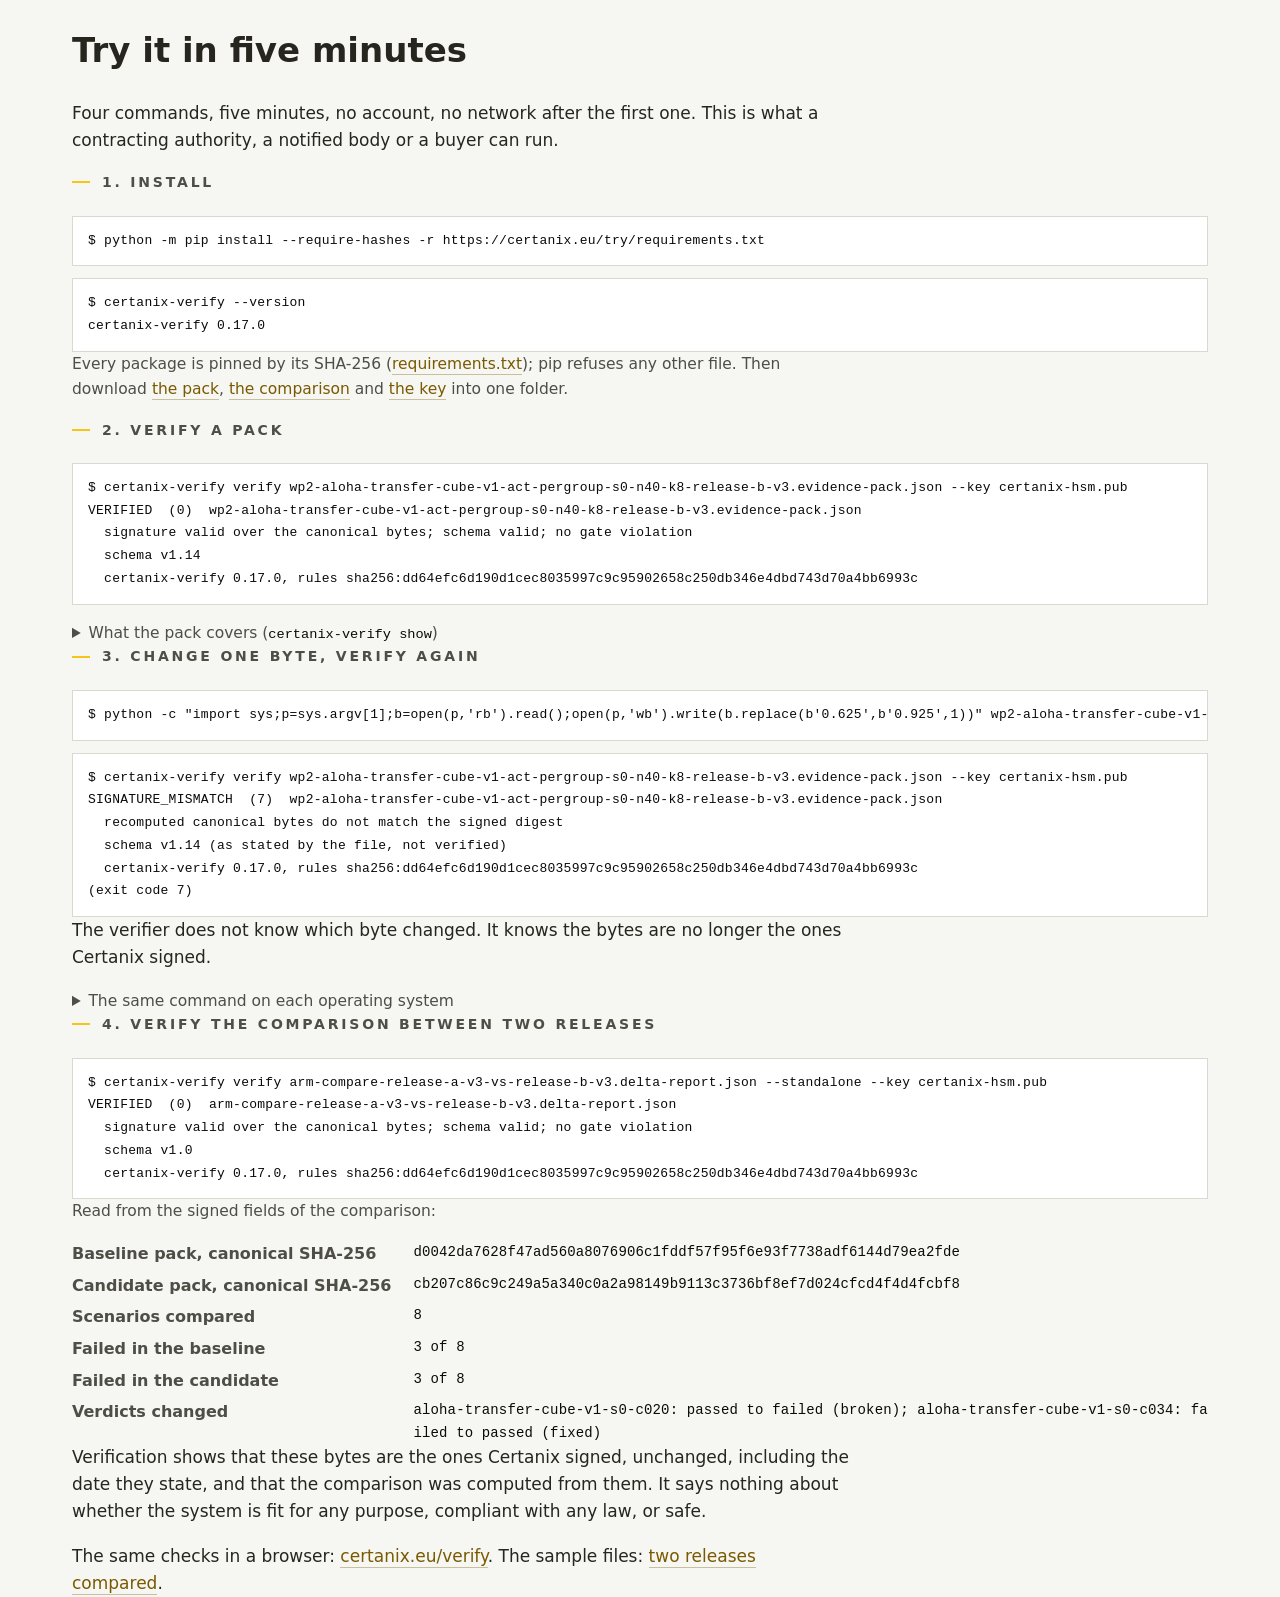
==== try/index.html @ c1a52c45 "/try: the five-minute page, four commands and the lines certanix-verify 0.17.0 printed for them; lin" ====
<!doctype html>
<html lang="en">
<head>
<meta charset="utf-8">
<meta name="viewport" content="width=device-width, initial-scale=1">
<meta http-equiv="Content-Security-Policy" content="default-src 'none'; style-src 'self'; img-src 'self'; base-uri 'none'; form-action 'none'">
<title>Try it in five minutes</title>
<link rel="stylesheet" href="../verify/verify.css">
</head>
<body>
<!-- GENERATED by certanix-beta tools/try_page.py render from tools/try-page.json: every
     line under a command is what certanix-verify 0.17.0 printed for it. Do not edit. -->
<div class="wrap">
  <h1>Try it in five minutes</h1>
  <p>Four commands, five minutes, no account, no network after the first one. This is what a contracting authority, a notified body or a buyer can run.</p>

  <h2>1. Install</h2>
<pre>$ python -m pip install --require-hashes -r https://certanix.eu/try/requirements.txt</pre>
  <pre>$ certanix-verify --version
certanix-verify 0.17.0</pre>
  <p class="small">Every package is pinned by its SHA-256 (<a href="requirements.txt">requirements.txt</a>); pip refuses any other file. Then download <a href="../verify/sample/wp2-aloha-transfer-cube-v1-act-pergroup-s0-n40-k8-release-b-v3.evidence-pack.json" download>the pack</a>, <a href="../verify/sample/arm-compare-release-a-v3-vs-release-b-v3.delta-report.json" download>the comparison</a> and <a href="../verify/keys/certanix-hsm.pub" download>the key</a> into one folder.</p>

  <h2>2. Verify a pack</h2>
  <pre>$ certanix-verify verify wp2-aloha-transfer-cube-v1-act-pergroup-s0-n40-k8-release-b-v3.evidence-pack.json --key certanix-hsm.pub
VERIFIED  (0)  wp2-aloha-transfer-cube-v1-act-pergroup-s0-n40-k8-release-b-v3.evidence-pack.json
  signature valid over the canonical bytes; schema valid; no gate violation
  schema v1.14
  certanix-verify 0.17.0, rules sha256:dd64efc6d190d1cec8035997c9c95902658c250db346e4dbd743d70a4bb6993c</pre>
  <details>
    <summary>What the pack covers (<code>certanix-verify show</code>)</summary>
    <pre>$ certanix-verify show wp2-aloha-transfer-cube-v1-act-pergroup-s0-n40-k8-release-b-v3.evidence-pack.json --key certanix-hsm.pub
VERIFIED  (0)  wp2-aloha-transfer-cube-v1-act-pergroup-s0-n40-k8-release-b-v3.evidence-pack.json
  signature valid over the canonical bytes; schema valid; no gate violation
  schema v1.14
  certanix-verify 0.17.0, rules sha256:dd64efc6d190d1cec8035997c9c95902658c250db346e4dbd743d70a4bb6993c

What this pack covers
  System tested
    Policy repository: lerobot/act_aloha_sim_transfer_cube_human
    Revision: bf09d3a9c6fd382bbcae1167297f4ec88a38f650
    Weights fingerprint: d9f89098a0ec…
    Policy class: policy-learned-deterministic
  Task and pass criterion
    Task: AlohaTransferCube-v0
    A scenario passes when: gym_aloha/env.py AlohaEnv.step: `terminated = is_success = reward == 4`. gym_aloha/tasks/sim.py TransferCubeTask.get_reward, from contact pairs: 1 = cube touches the right gripper finger; 2 = and not the table (lifted); 3 = cube touches the left gripper finger (attempted transfer); 4 = left finger and not the table (successful transfer). max_reward = 4.
  Results
    Scenarios executed: 8
    Outcome: 5 passed, 3 failed
    Pass rate: 62.5%
    Failing scenarios: aloha-transfer-cube-v1-s0-c021
                       aloha-transfer-cube-v1-s0-c027
                       aloha-transfer-cube-v1-s0-c020
  When and where it ran
    Ran at: 2026-11-08T17:46:25Z
    Platform family: macos-arm64
    Platform version: certanix-beta@e9b999d5
  Linked artefacts
    embodied-trace: sha256:cd89fe69dda3…
    parameter-coverage-map: sha256:c8a4470e8255…
  About the regulation references. This evidence pack records tests that Certanix ran and signed. It lists the EU legal provisions those tests relate to, and for each one what the pack does not show. It is not a declaration of conformity, a certification, or a conformity assessment under any EU legislation. It does not replace the manufacturer&#x27;s own obligations, or the involvement of a notified body where the law requires one. The Certanix signature attests that this record is complete and unchanged since signing. It does not attest that the tested product complies with any requirement.
  Requirements this evidence relates to
    The evidence in this pack relates to the clauses below. It is not an assessment of conformity with them.
    Machinery Regulation: Regulation (EU) 2023/1230 (CELEX 32023R1230), Annex IV, Part A, point (g)
                          How it can apply: Internal production control (module A, Art. 25(4) and
                                            Annex VI) against the Annex III essential health and
                                            safety requirements; no notified body. Annex I, Part A,
                                            points 5 and 6 concern machine learning that both
                                            ensures a safety function and is fully or partially
                                            self-evolving (recital 55); this is a frozen task
                                            policy. Applies from 20 January 2027 (Art. 54, as
                                            corrected); Directive 2006/42/EC until then.
                          Not shown by this pack: Which essential health and safety requirement each
                                                  test verifies (the manufacturer&#x27;s risk assessment,
                                                  Part A (b), makes that link); tests on the
                                                  physical machine.
    Machinery Regulation: Regulation (EU) 2023/1230 (CELEX 32023R1230), Annex III, section 1.1.2(a)
                          How it can apply: Internal production control (module A, Art. 25(4) and
                                            Annex VI) against the Annex III essential health and
                                            safety requirements; no notified body. Annex I, Part A,
                                            points 5 and 6 concern machine learning that both
                                            ensures a safety function and is fully or partially
                                            self-evolving (recital 55); this is a frozen task
                                            policy. Applies from 20 January 2027 (Art. 54, as
                                            corrected); Directive 2006/42/EC until then.
                          Not shown by this pack: That the machine can be operated without putting
                                                  persons at risk; reasonably foreseeable misuse.
    Machinery Regulation: Regulation (EU) 2023/1230 (CELEX 32023R1230), Annex III, section 1.2.1, first paragraph and point (c)
                          How it can apply: Internal production control (module A, Art. 25(4) and
                                            Annex VI) against the Annex III essential health and
                                            safety requirements; no notified body. Annex I, Part A,
                                            points 5 and 6 concern machine learning that both
                                            ensures a safety function and is fully or partially
                                            self-evolving (recital 55); this is a frozen task
                                            policy. Applies from 20 January 2027 (Art. 54, as
                                            corrected); Directive 2006/42/EC until then.
                          Not shown by this pack: That an error in the control logic does not lead
                                                  to a hazardous situation: the campaign scores task
                                                  success, not hazards.
    Machinery Regulation: Regulation (EU) 2023/1230 (CELEX 32023R1230), Annex III, section 1.2.1, point (d)
                          How it can apply: Internal production control (module A, Art. 25(4) and
                                            Annex VI) against the Annex III essential health and
                                            safety requirements; no notified body. Annex I, Part A,
                                            points 5 and 6 concern machine learning that both
                                            ensures a safety function and is fully or partially
                                            self-evolving (recital 55); this is a frozen task
                                            policy. Applies from 20 January 2027 (Art. 54, as
                                            corrected); Directive 2006/42/EC until then.
                          Not shown by this pack: That the machine prevents modification of its
                                                  settings or rules in use; the limits of the safety
                                                  functions.
    EU AI Act: Regulation (EU) 2024/1689 (CELEX 02024R1689-20260727), Annex IV, point 2(g)
               How it can apply: Likely not high-risk: Art. 6(1)(b) needs a third-party conformity
                                 assessment under the Annex I legislation, and the Machinery route
                                 for this frozen task policy is internal production control (see the
                                 Machinery entries). The Machinery Regulation is in Annex I, Section
                                 B (item 21, as amended by Regulation (EU) 2026/1744), where Art. 9,
                                 10, 15 and Annex IV do not apply directly (Art. 2(2)). Related here
                                 as reference requirements only.
               Not shown by this pack: Testing in real-world conditions (Art. 60, 60a); the gap
                                       between simulation and the real cell; test reports signed by
                                       the provider&#x27;s responsible persons.
    EU AI Act: Regulation (EU) 2024/1689 (CELEX 02024R1689-20260727), Annex IV, point 1(c)
               How it can apply: Likely not high-risk: Art. 6(1)(b) needs a third-party conformity
                                 assessment under the Annex I legislation, and the Machinery route
                                 for this frozen task policy is internal production control (see the
                                 Machinery entries). The Machinery Regulation is in Annex I, Section
                                 B (item 21, as amended by Regulation (EU) 2026/1744), where Art. 9,
                                 10, 15 and Annex IV do not apply directly (Art. 2(2)). Related here
                                 as reference requirements only.
               Not shown by this pack: Firmware on the physical robot; requirements related to
                                       version updates.
    EU AI Act: Regulation (EU) 2024/1689 (CELEX 02024R1689-20260727), Annex IV, point 3
               How it can apply: Likely not high-risk: Art. 6(1)(b) needs a third-party conformity
                                 assessment under the Annex I legislation, and the Machinery route
                                 for this frozen task policy is internal production control (see the
                                 Machinery entries). The Machinery Regulation is in Annex I, Section
                                 B (item 21, as amended by Regulation (EU) 2026/1744), where Art. 9,
                                 10, 15 and Annex IV do not apply directly (Art. 2(2)). Related here
                                 as reference requirements only.
               Not shown by this pack: The safety of persons near the arm; foreseeable unintended
                                       outcomes in the real cell.
    EU AI Act: Regulation (EU) 2024/1689 (CELEX 02024R1689-20260727), Article 9(8)
               How it can apply: Likely not high-risk: Art. 6(1)(b) needs a third-party conformity
                                 assessment under the Annex I legislation, and the Machinery route
                                 for this frozen task policy is internal production control (see the
                                 Machinery entries). The Machinery Regulation is in Annex I, Section
                                 B (item 21, as amended by Regulation (EU) 2026/1744), where Art. 9,
                                 10, 15 and Annex IV do not apply directly (Art. 2(2)). Related here
                                 as reference requirements only.
               Not shown by this pack: The risk management system; the Machinery risk assessment.
    EU AI Act: Regulation (EU) 2024/1689 (CELEX 02024R1689-20260727), Article 15(4)
               How it can apply: Likely not high-risk: Art. 6(1)(b) needs a third-party conformity
                                 assessment under the Annex I legislation, and the Machinery route
                                 for this frozen task policy is internal production control (see the
                                 Machinery entries). The Machinery Regulation is in Annex I, Section
                                 B (item 21, as amended by Regulation (EU) 2026/1744), where Art. 9,
                                 10, 15 and Annex IV do not apply directly (Art. 2(2)). Related here
                                 as reference requirements only.
               Not shown by this pack: Fail-safe and redundancy; behaviour outside the simulated
                                       variations.
  Frameworks considered and not related
    Cyber Resilience Act: The campaign tests task behaviour in simulation, not a cybersecurity property, and no SBOM or vulnerability scan is ingested.</pre>
  </details>

  <h2>3. Change one byte, verify again</h2>
  <pre>$ python -c &quot;import sys;p=sys.argv[1];b=open(p,&#x27;rb&#x27;).read();open(p,&#x27;wb&#x27;).write(b.replace(b&#x27;0.625&#x27;,b&#x27;0.925&#x27;,1))&quot; wp2-aloha-transfer-cube-v1-act-pergroup-s0-n40-k8-release-b-v3.evidence-pack.json</pre>
  <pre>$ certanix-verify verify wp2-aloha-transfer-cube-v1-act-pergroup-s0-n40-k8-release-b-v3.evidence-pack.json --key certanix-hsm.pub
SIGNATURE_MISMATCH  (7)  wp2-aloha-transfer-cube-v1-act-pergroup-s0-n40-k8-release-b-v3.evidence-pack.json
  recomputed canonical bytes do not match the signed digest
  schema v1.14 (as stated by the file, not verified)
  certanix-verify 0.17.0, rules sha256:dd64efc6d190d1cec8035997c9c95902658c250db346e4dbd743d70a4bb6993c
(exit code 7)</pre>
  <p>The verifier does not know which byte changed. It knows the bytes are no longer the ones Certanix signed.</p>
  <details>
    <summary>The same command on each operating system</summary>
    <p class="small">The line above is the same in a Linux or macOS terminal and in Windows PowerShell. It replaces the first <code>0.625</code> in the file, the pack's pass rate, with <code>0.925</code>.</p>
  </details>

  <h2>4. Verify the comparison between two releases</h2>
  <pre>$ certanix-verify verify arm-compare-release-a-v3-vs-release-b-v3.delta-report.json --standalone --key certanix-hsm.pub
VERIFIED  (0)  arm-compare-release-a-v3-vs-release-b-v3.delta-report.json
  signature valid over the canonical bytes; schema valid; no gate violation
  schema v1.0
  certanix-verify 0.17.0, rules sha256:dd64efc6d190d1cec8035997c9c95902658c250db346e4dbd743d70a4bb6993c</pre>
  <p class="small">Read from the signed fields of the comparison:</p>
  <dl class="meta">
      <dt>Baseline pack, canonical SHA-256</dt><dd class="mono">d0042da7628f47ad560a8076906c1fddf57f95f6e93f7738adf6144d79ea2fde</dd>
      <dt>Candidate pack, canonical SHA-256</dt><dd class="mono">cb207c86c9c249a5a340c0a2a98149b9113c3736bf8ef7d024cfcd4f4d4fcbf8</dd>
      <dt>Scenarios compared</dt><dd class="mono">8</dd>
      <dt>Failed in the baseline</dt><dd class="mono">3 of 8</dd>
      <dt>Failed in the candidate</dt><dd class="mono">3 of 8</dd>
      <dt>Verdicts changed</dt><dd class="mono">aloha-transfer-cube-v1-s0-c020: passed to failed (broken); aloha-transfer-cube-v1-s0-c034: failed to passed (fixed)</dd>
  </dl>

  <p>Verification shows that these bytes are the ones Certanix signed, unchanged, including the date they state, and that the comparison was computed from them. It says nothing about whether the system is fit for any purpose, compliant with any law, or safe.</p>
  <p>The same checks in a browser: <a href="../verify/">certanix.eu/verify</a>. The sample files: <a href="../verify/#sample-compare">two releases compared</a>.</p>
</div>
</body>
</html>
---- verify/verify.css ----
/* certanix.eu/verify. The site's identity (index.html), in a file of its own because
   this page's content security policy allows no inline style.

   Two themes from one set of tokens. Dark is the site's own; light follows the visitor's
   system setting, or the toggle in the page corner (app.mjs, data-theme on <html>). Every
   text colour is at least WCAG AA (4.5:1) on the surfaces it sits on, in both themes. */
:root{
  color-scheme:dark;
  --ink:#0A0A0A;          /* text on the signal colour (buttons) */
  --paper:#0A0A0A;
  --panel:#141412;
  --panel-2:#1C1C19;
  --hair:#2E2E27;
  --strong:#FFFFFF;
  --body:#DCDCD8;
  --muted:#B4B4AE;
  --micro:#9C9C96;
  --signal:#F5C518;       /* the brand yellow: rules, the latch, the button */
  --link:#F5C518;
  --link-line:rgba(245,197,24,.4);
  --code:#F5C518;
  --pass:#4ADE80;
  --fail:#F87171;
  --test:#F5C518;
  --pass-fill:#4ADE80; --pass-on:#052E12;
  --fail-fill:#F87171; --fail-on:#3B0A0A;
  --other-fill:#8A8A84; --other-on:#0A0A0A;
  --fail-tint:#3A1616;
  --drop-line:#55554A;
  --button-off:#3A3A32;
  /* Frameworks: a stripe colour and a tint. Text on a tint is always --strong. */
  --fw-teal:#2DD4BF;   --fw-teal-bg:#0E2B27;
  --fw-violet:#A78BFA; --fw-violet-bg:#221A3A;
  --fw-amber:#FBBF24;  --fw-amber-bg:#30250A;
  --fw-blue:#60A5FA;   --fw-blue-bg:#0F2340;
  --fw-grey:#A3A3A3;   --fw-grey-bg:#22221F;
  --limit:#FBBF24; --limit-bg:#221C0B; --limit-text:#FCD34D;
}
:root[data-theme="light"]{
  color-scheme:light;
  --paper:#F6F6F2;
  --panel:#FFFFFF;
  --panel-2:#F1F1EC;
  --hair:#D9D9D0;
  --strong:#0A0A0A;
  --body:#26261F;
  --muted:#4E4E47;
  --micro:#5E5E57;
  --link:#7A5A00;
  --link-line:rgba(122,90,0,.35);
  --code:#6B4F00;
  --pass:#166534;
  --fail:#B91C1C;
  --test:#8A6300;
  --pass-fill:#15803D; --pass-on:#FFFFFF;
  --fail-fill:#B91C1C; --fail-on:#FFFFFF;
  --other-fill:#5E5E57; --other-on:#FFFFFF;
  --fail-tint:#FCEBEB;
  --drop-line:#B5B5A8;
  --button-off:#DCDCD3;
  --fw-teal:#0F766E;   --fw-teal-bg:#E3F3F0;
  --fw-violet:#6D28D9; --fw-violet-bg:#EEE8FB;
  --fw-amber:#B45309;  --fw-amber-bg:#FCF1DA;
  --fw-blue:#1D4ED8;   --fw-blue-bg:#E4ECFB;
  --fw-grey:#6B6B64;   --fw-grey-bg:#EEEEE9;
  --limit:#B45309; --limit-bg:#FDF6E7; --limit-text:#8A3F00;
}
@media (prefers-color-scheme:light){
  :root:not([data-theme="dark"]){
    color-scheme:light;
    --paper:#F6F6F2;
    --panel:#FFFFFF;
    --panel-2:#F1F1EC;
    --hair:#D9D9D0;
    --strong:#0A0A0A;
    --body:#26261F;
    --muted:#4E4E47;
    --micro:#5E5E57;
    --link:#7A5A00;
    --link-line:rgba(122,90,0,.35);
    --code:#6B4F00;
    --pass:#166534;
    --fail:#B91C1C;
    --test:#8A6300;
    --pass-fill:#15803D; --pass-on:#FFFFFF;
    --fail-fill:#B91C1C; --fail-on:#FFFFFF;
    --other-fill:#5E5E57; --other-on:#FFFFFF;
    --fail-tint:#FCEBEB;
    --drop-line:#B5B5A8;
    --button-off:#DCDCD3;
    --fw-teal:#0F766E;   --fw-teal-bg:#E3F3F0;
    --fw-violet:#6D28D9; --fw-violet-bg:#EEE8FB;
    --fw-amber:#B45309;  --fw-amber-bg:#FCF1DA;
    --fw-blue:#1D4ED8;   --fw-blue-bg:#E4ECFB;
    --fw-grey:#6B6B64;   --fw-grey-bg:#EEEEE9;
    --limit:#B45309; --limit-bg:#FDF6E7; --limit-text:#8A3F00;
  }
}

*{box-sizing:border-box}
html{-webkit-text-size-adjust:100%; background:var(--paper)}
body{
  margin:0; background:var(--paper); color:var(--body);
  font-family:system-ui,-apple-system,BlinkMacSystemFont,"Segoe UI",Roboto,"Helvetica Neue",Arial,sans-serif;
  font-size:17px; line-height:1.6; font-weight:400;
  -webkit-font-smoothing:antialiased;
}
/* The page uses the screen: about 1200 px on a laptop, 1400 px on a large screen, 16 px
   margins on a phone. Prose keeps a readable line length inside it. */
.wrap{max-width:1200px; margin:0 auto; padding:0 32px}
@media (min-width:1600px){ .wrap{max-width:1400px} }
@media (max-width:480px){ .wrap{padding:0 16px} }
a{color:var(--link); text-decoration:none; border-bottom:1px solid var(--link-line); padding-bottom:1px}
a:hover{border-bottom-color:var(--link)}
.mono-font, code, .mono, pre, dl.meta dd.mono, .chip.id{
  font-family:ui-monospace,SFMono-Regular,"SF Mono",Menlo,Consolas,monospace;
}
code{font-size:.88em; color:var(--strong)}

.registry{position:relative; height:1px; background:var(--signal); margin:0}
.registry::before,.registry::after{content:""; position:absolute; top:0; width:1px; height:22px; background:var(--signal)}
.registry::before{left:0}
.registry::after{right:0}
.registry.bottom::before,.registry.bottom::after{top:auto; bottom:0}

/* ---- header: the lockup, smaller than the home page's ---- */
header{padding-block:44px 0; position:relative}
.lockup{display:flex; align-items:center; gap:18px; margin-top:30px}
.lockup a{border:0; padding:0; display:flex; align-items:center; gap:18px}
.mark{flex:0 0 auto; height:58px; width:auto; display:block}
.mark .frame{stroke:var(--strong)}
.mark .latch{fill:var(--signal)}
.mark .tick{stroke:var(--strong)}
.wordmark{margin:0; font-size:26px; font-weight:800; letter-spacing:.11em; color:var(--strong); line-height:1}
.wordmark .x{color:var(--signal)}
.page-title{
  margin:34px 0 0; font-size:clamp(28px,6vw,42px); font-weight:800; color:var(--strong);
  line-height:1.12; letter-spacing:.005em;
}
.lede{margin:18px 0 0; font-size:clamp(18px,3vw,21px); line-height:1.55; color:var(--strong); max-width:62ch}

/* The light/dark switch, in the page corner. */
.theme-toggle{
  position:absolute; top:40px; right:0; margin:0;
  appearance:none; background:var(--panel); color:var(--strong); border:1px solid var(--hair);
  font:inherit; font-size:14px; font-weight:600; letter-spacing:.02em; padding:6px 12px; cursor:pointer;
  display:inline-flex; align-items:center; gap:8px; border-radius:999px;
}
.theme-toggle:hover{border-color:var(--muted)}
.theme-toggle .swatch{width:12px; height:12px; border-radius:50%; border:1px solid var(--muted); background:linear-gradient(90deg,#0A0A0A 50%,#FFFFFF 50%)}

/* ---- sections ---- */
section{padding-block:40px}
section + section{border-top:1px solid var(--hair)}
h2{
  margin:0 0 22px; font-size:14px; font-weight:700; letter-spacing:.2em;
  text-transform:uppercase; color:var(--muted); display:flex; align-items:center; gap:12px;
}
h2::before{content:""; width:18px; height:2px; background:var(--signal); flex:0 0 auto}
h3{margin:28px 0 10px; font-size:19px; font-weight:700; color:var(--strong); letter-spacing:.005em}
h3:first-child{margin-top:0}
p{margin:0 0 17px; max-width:72ch}
p:last-child{margin-bottom:0}
.small{font-size:15.5px; color:var(--muted)}

.callout{
  background:var(--panel); border-left:3px solid var(--signal);
  padding:18px 22px; margin:22px 0 0; color:var(--strong); font-size:16px; max-width:80ch;
}
.callout.pending{border-left-color:var(--muted); color:var(--body)}

ul.facts{list-style:none; margin:0; padding:0}
ul.facts li{padding:18px 0; border-top:1px solid var(--hair)}
ul.facts li:first-child{border-top:0; padding-top:0}
ul.facts .t{display:block; font-weight:700; color:var(--strong); margin-bottom:5px}
ul.facts .d{display:block; max-width:72ch}

ul.plain{margin:0; padding:0; list-style:none}
ul.plain li{position:relative; padding-left:22px; margin-bottom:13px; max-width:72ch}
ul.plain li::before{content:""; position:absolute; left:0; top:12px; width:10px; height:2px; background:var(--muted)}
ul.plain li:last-child{margin-bottom:0}

.mono, pre{
  font-size:13px; letter-spacing:.02em; line-height:1.75; color:var(--code);
  background:var(--panel); border:1px solid var(--hair);
  padding:13px 15px; margin:12px 0 0; overflow-x:auto;
}
.mono{white-space:pre-wrap; word-break:break-all}
pre{white-space:pre; color:var(--strong)}
pre .c{color:var(--micro)}
.label{
  display:block; margin-top:20px; font-size:13px; font-weight:700; letter-spacing:.14em;
  text-transform:uppercase; color:var(--micro);
}

table.codes{border-collapse:collapse; width:100%; margin-top:14px; font-size:15.5px}
table.codes th,table.codes td{text-align:left; padding:8px 10px 8px 0; border-top:1px solid var(--hair); vertical-align:top}
table.codes th{color:var(--micro); font-size:13px; letter-spacing:.14em; text-transform:uppercase; font-weight:700; border-top:0}
table.codes td:first-child{font-family:ui-monospace,SFMono-Regular,Menlo,Consolas,monospace; color:var(--strong); width:3.2em}
table.codes td:nth-child(2){font-family:ui-monospace,SFMono-Regular,Menlo,Consolas,monospace; color:var(--code); white-space:nowrap; padding-right:16px}
@media (max-width:580px){ table.codes td:nth-child(2){white-space:normal; word-break:break-all} }

/* ---- the verifier ---- */
.tool{background:var(--panel); border:1px solid var(--hair); padding:28px; margin-top:6px}
@media (max-width:480px){ .tool{padding:16px} }
.status{display:flex; gap:10px; align-items:flex-start; font-size:15.5px; color:var(--muted); margin:0 0 18px; max-width:none}
.status .dot{flex:0 0 auto; width:9px; height:9px; margin-top:8px; background:var(--micro)}
.status[data-state="ready"] .dot{background:var(--pass)}
.status[data-state="error"] .dot{background:var(--fail)}
.status[data-state="loading"] .dot{background:var(--signal)}

.drop{
  display:block; border:1px dashed var(--drop-line); padding:22px 18px; text-align:center; cursor:pointer;
  color:var(--body); transition:border-color .15s, background .15s;
}
.drop:hover,.drop.over{border-color:var(--signal); background:rgba(245,197,24,.06)}
.drop[aria-disabled="true"]{cursor:not-allowed; opacity:.55}
.drop .big{display:block; color:var(--strong); font-weight:700}
.drop .file{display:block; margin-top:6px; font-family:ui-monospace,Menlo,Consolas,monospace; font-size:13.5px; color:var(--code); word-break:break-all}
.visually-hidden{position:absolute; width:1px; height:1px; overflow:hidden; clip:rect(0 0 0 0); white-space:nowrap}

fieldset{border:0; margin:18px 0 0; padding:0}
legend{padding:0; font-size:13px; font-weight:700; letter-spacing:.14em; text-transform:uppercase; color:var(--micro); margin-bottom:8px}
.choice{display:flex; gap:10px; align-items:baseline; margin:6px 0; font-size:16px}
.choice input{accent-color:var(--signal)}
.choice .hint{color:var(--micro); font-size:14.5px}
.subfile{margin:8px 0 0 26px; font-size:15px}
.subfile input{font-size:14px; color:var(--body); max-width:100%}

details{margin-top:16px}
summary{cursor:pointer; color:var(--muted); font-size:15.5px}
summary:hover{color:var(--strong)}

button{
  margin-top:20px; appearance:none; border:0; background:var(--signal); color:var(--ink);
  font:inherit; font-weight:700; letter-spacing:.06em; padding:11px 22px; cursor:pointer;
}
button:disabled{background:var(--button-off); color:var(--micro); cursor:not-allowed}

/* ---- the result ---- */
.result{margin-top:26px; border-top:1px solid var(--hair); padding-top:24px}
/* Sized so the longest class name (SIGNATURE_MISMATCH) stays on one line at 390 px. */
.verdict{font-size:clamp(22px,5.8vw,40px); font-weight:800; letter-spacing:.02em; line-height:1.15; margin:0; overflow-wrap:break-word; max-width:none}
.verdict.pass{color:var(--pass)}
.verdict.fail{color:var(--fail)}
.verdict.test{color:var(--test)}
.verdict .code{font-size:.5em; font-weight:600; color:var(--muted); letter-spacing:.02em; margin-left:10px; white-space:nowrap}
.result .plain{margin:12px 0 0; font-size:clamp(19px,2.6vw,22px); line-height:1.45; color:var(--strong); font-weight:600}
.result .detail{margin-top:8px; color:var(--muted); font-size:16px}
.covers-note{margin:14px 0 0; color:var(--strong); font-size:18px; padding:12px 16px; border-left:3px solid var(--fail); background:var(--panel-2); max-width:none}

/* The summary strip: the five-second read, directly under the verdict. */
.strip{margin-top:22px; display:grid; grid-template-columns:repeat(auto-fit,minmax(220px,1fr)); gap:12px}
.tile{background:var(--panel-2); border:1px solid var(--hair); padding:14px 16px; min-width:0}
.tile.wide{grid-column:1 / -1}
.tile .k{display:block; font-size:14px; font-weight:600; color:var(--muted); margin-bottom:4px}
.tile .v{display:block; font-size:21px; font-weight:700; color:var(--strong); line-height:1.3; overflow-wrap:anywhere}
.tile .v.mono-font{font-size:17px; font-weight:600}
.tile .v.chips{display:flex; flex-wrap:wrap; gap:8px; font-size:16px; font-weight:600}
.tile .more{align-self:center; color:var(--strong); font-size:16px; font-weight:600}

.bar{grid-column:1 / -1; display:flex; gap:3px; min-height:40px; border:1px solid var(--hair)}
.bar .seg{display:flex; align-items:center; justify-content:center; padding:0 12px; min-width:max-content;
  font-size:16px; font-weight:700; white-space:nowrap}
.bar .seg.pass{background:var(--pass-fill); color:var(--pass-on)}
.bar .seg.fail{background:var(--fail-fill); color:var(--fail-on)}
.bar .seg.other{background:var(--other-fill); color:var(--other-on)}

.chip{display:inline-flex; align-items:center; gap:7px; padding:4px 10px; border:1px solid var(--hair);
  background:var(--panel); color:var(--strong); font-size:15px; font-weight:600; line-height:1.35; overflow-wrap:anywhere; max-width:100%}
.chip.id{font-size:13.5px; font-weight:500}
.chip.failed{background:var(--fail-tint); border-color:var(--fail)}
.chip.failed::before{content:"\2715"; color:var(--fail); font-family:system-ui,sans-serif; font-weight:700}
.chip .dot{width:10px; height:10px; border-radius:50%; flex:0 0 auto; background:var(--fw-grey)}

/* Framework colours, keyed in app.mjs on the verifier's exact labels. */
.fw-teal{--fw:var(--fw-teal); --fw-bg:var(--fw-teal-bg)}
.fw-violet{--fw:var(--fw-violet); --fw-bg:var(--fw-violet-bg)}
.fw-amber{--fw:var(--fw-amber); --fw-bg:var(--fw-amber-bg)}
.fw-blue{--fw:var(--fw-blue); --fw-bg:var(--fw-blue-bg)}
.fw-grey{--fw:var(--fw-grey); --fw-bg:var(--fw-grey-bg)}
.chip[class*="fw-"]{background:var(--fw-bg); border-color:var(--fw)}
.chip[class*="fw-"] .dot{background:var(--fw)}

/* What a verified pack covers. Every value is set with textContent: nothing from a pack
   is ever markup, a link or a style. */
.covers{margin-top:32px; border-top:1px solid var(--hair); padding-top:24px}
.covers h3{margin:0 0 6px; font-size:24px}
.covers h4{margin:30px 0 0; font-size:20px; font-weight:700; color:var(--strong); letter-spacing:.005em}
.covers .note{margin:6px 0 0; color:var(--body); font-size:16px}
.covers dl.meta{margin-top:10px}
.covers dl.meta dd{word-break:normal; overflow-wrap:anywhere}
.covers dd.list span{display:block}
.covers dd.chips{display:flex; flex-wrap:wrap; gap:8px}
.covers-about{margin:0 0 6px; color:var(--body); font-size:16px}
.covers .disclaimer{margin:24px 0 0; padding:16px 20px; border:1px solid var(--hair); border-left:3px solid var(--muted);
  background:var(--panel-2); color:var(--strong); font-size:16.5px; line-height:1.6; max-width:none}

dl.meta{display:grid; grid-template-columns:minmax(10em,auto) 1fr; gap:6px 22px; margin:16px 0 0; font-size:16px}
dl.meta dt{color:var(--muted); font-weight:600}
dl.meta dd{margin:0; color:var(--strong); word-break:break-all}
dl.meta dd.mono{font-size:14px; background:none; border:0; padding:0; margin:0; color:var(--strong); letter-spacing:.01em; line-height:1.6}
dl.meta dd.prose{max-width:75ch}
@media (max-width:480px){ dl.meta{grid-template-columns:1fr; gap:2px} dl.meta dd{margin-bottom:8px} }

/* Regulation references: one group per framework, a card per clause. */
.fw-group{margin-top:18px; border:1px solid var(--hair); background:var(--panel)}
.fw-band{display:flex; flex-wrap:wrap; align-items:baseline; justify-content:space-between; gap:4px 16px;
  padding:12px 18px; background:var(--fw-bg); border-top:5px solid var(--fw)}
.fw-band .name{font-size:19px; font-weight:800; color:var(--strong)}
.fw-band .count{font-size:15px; font-weight:600; color:var(--strong)}
.fw-route{padding:14px 18px 2px}
.fw-route .k, .card .k{display:block; font-size:14px; font-weight:700; color:var(--muted); margin-bottom:2px}
.fw-route p{margin:0; max-width:80ch; color:var(--strong); font-size:16px}
.fw-route .grouped{margin-top:6px; font-size:14px; color:var(--micro); font-style:italic}
.cards{display:grid; grid-template-columns:repeat(auto-fill,minmax(min(100%,420px),1fr)); gap:12px; padding:14px 18px 18px}
.card{border:1px solid var(--hair); border-left:4px solid var(--fw); background:var(--panel-2); padding:14px 16px; min-width:0}
.card .ref{margin:0; font-size:18px; font-weight:700; color:var(--strong); line-height:1.35}
.card .act{margin:2px 0 0; font-size:14.5px; color:var(--muted)}
.card .route{margin-top:12px}
.card .route p{margin:0; font-size:16px; color:var(--body)}
.limit{margin-top:12px; padding:10px 12px; border-left:4px solid var(--limit); background:var(--limit-bg)}
.limit .k{display:block; font-size:14px; font-weight:700; color:var(--limit-text); margin-bottom:2px}
.limit p{margin:0; font-size:16px; color:var(--strong)}
.raw{margin-top:12px; padding:12px 14px; border:1px dashed var(--drop-line); background:var(--panel-2)}
.raw .k{display:block; font-size:14px; font-weight:700; color:var(--muted)}
.raw span.line{display:block; color:var(--strong); font-size:16px; overflow-wrap:anywhere}
.notshown-more{margin:12px 0 0; color:var(--strong); font-size:16px}

.unrelated{margin-top:14px; padding:14px 18px; background:var(--panel-2); border:1px solid var(--hair); border-left:4px solid var(--fw-grey)}
.unrelated dl{display:grid; grid-template-columns:minmax(10em,auto) 1fr; gap:8px 22px; margin:0}
.unrelated dt{font-weight:700; color:var(--strong)}
.unrelated dd{margin:0; color:var(--body); max-width:80ch}
@media (max-width:480px){ .unrelated dl{grid-template-columns:1fr; gap:2px} .unrelated dd{margin-bottom:8px} }

.technical{margin:30px 0 0; font-size:20px; font-weight:700; color:var(--strong)}

.runs{font-size:15px; color:var(--micro); margin-top:18px}
.runs dd{font-size:13.5px; font-family:ui-monospace,Menlo,Consolas,monospace}

footer{padding-block:24px 60px; color:var(--micro); font-size:14.5px; line-height:1.65}
footer p{margin:0 0 7px; max-width:none}

[hidden]{display:none !important}

/* Output a visitor copies or reads in full: wrap rather than hide it behind a scroll. */
#equivalent, #output, #sample-command{white-space:pre-wrap; word-break:break-all}
/* Fingerprints and digests in running text are one unbreakable word: let them wrap. */
p, li, .small, code{overflow-wrap:anywhere}

/* ---- the licence pages (verify/licence/*.html): a licence text, read in full ---- */
pre.licence{white-space:pre-wrap; overflow-wrap:anywhere; font-size:14px; line-height:1.7; color:var(--body); margin-top:0; max-width:100ch}
.licence + .small{margin-top:16px}
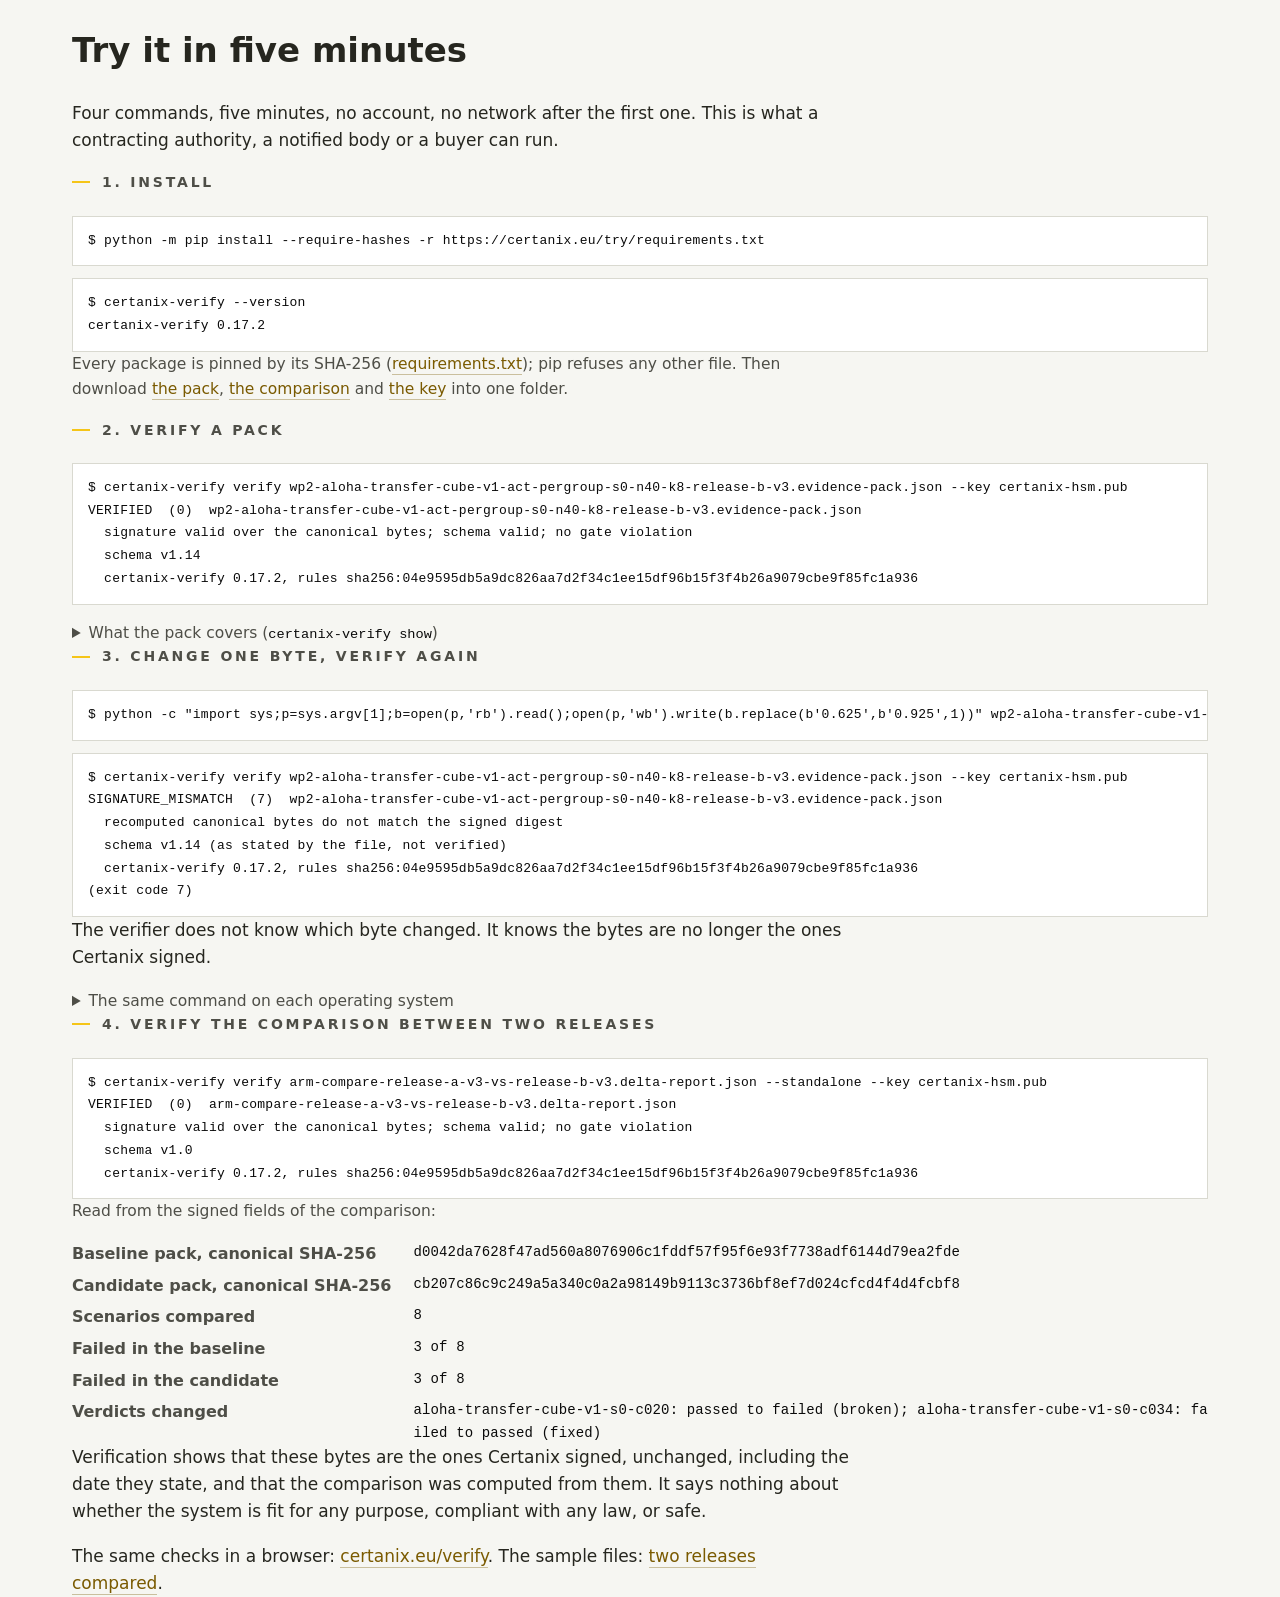
==== commit dc52b0e3: "/verify and /try: certanix-verify 0.17.2 - The page runs the PUBLIC certanix-verify 0.17.2 (PyPI, pu" ====
--- a/try/index.html
+++ b/try/index.html
@@ -9,7 +9,7 @@
 </head>
 <body>
 <!-- GENERATED by certanix-beta tools/try_page.py render from tools/try-page.json: every
-     line under a command is what certanix-verify 0.17.0 printed for it. Do not edit. -->
+     line under a command is what certanix-verify 0.17.2 printed for it. Do not edit. -->
 <div class="wrap">
   <h1>Try it in five minutes</h1>
   <p>Four commands, five minutes, no account, no network after the first one. This is what a contracting authority, a notified body or a buyer can run.</p>
@@ -17,7 +17,7 @@
   <h2>1. Install</h2>
 <pre>$ python -m pip install --require-hashes -r https://certanix.eu/try/requirements.txt</pre>
   <pre>$ certanix-verify --version
-certanix-verify 0.17.0</pre>
+certanix-verify 0.17.2</pre>
   <p class="small">Every package is pinned by its SHA-256 (<a href="requirements.txt">requirements.txt</a>); pip refuses any other file. Then download <a href="../verify/sample/wp2-aloha-transfer-cube-v1-act-pergroup-s0-n40-k8-release-b-v3.evidence-pack.json" download>the pack</a>, <a href="../verify/sample/arm-compare-release-a-v3-vs-release-b-v3.delta-report.json" download>the comparison</a> and <a href="../verify/keys/certanix-hsm.pub" download>the key</a> into one folder.</p>
 
   <h2>2. Verify a pack</h2>
@@ -25,14 +25,19 @@
 VERIFIED  (0)  wp2-aloha-transfer-cube-v1-act-pergroup-s0-n40-k8-release-b-v3.evidence-pack.json
   signature valid over the canonical bytes; schema valid; no gate violation
   schema v1.14
-  certanix-verify 0.17.0, rules sha256:dd64efc6d190d1cec8035997c9c95902658c250db346e4dbd743d70a4bb6993c</pre>
+  certanix-verify 0.17.2, rules sha256:04e9595db5a9dc826aa7d2f34c1ee15df96b15f3f4b26a9079cbe9f85fc1a936</pre>
   <details>
     <summary>What the pack covers (<code>certanix-verify show</code>)</summary>
     <pre>$ certanix-verify show wp2-aloha-transfer-cube-v1-act-pergroup-s0-n40-k8-release-b-v3.evidence-pack.json --key certanix-hsm.pub
 VERIFIED  (0)  wp2-aloha-transfer-cube-v1-act-pergroup-s0-n40-k8-release-b-v3.evidence-pack.json
   signature valid over the canonical bytes; schema valid; no gate violation
   schema v1.14
-  certanix-verify 0.17.0, rules sha256:dd64efc6d190d1cec8035997c9c95902658c250db346e4dbd743d70a4bb6993c
+  certanix-verify 0.17.2, rules sha256:04e9595db5a9dc826aa7d2f34c1ee15df96b15f3f4b26a9079cbe9f85fc1a936
+
+  A learned control policy (“lerobot/act_aloha_sim_transfer_cube_human”) tested on the task
+  “AlohaTransferCube-v0” in MuJoCo simulation, across 8 scenarios. 5 of 8 passed. The tests relate
+  to the Machinery Regulation and the AI Act.
+  (Summary written by the verifier from the signed fields.)
 
 What this pack covers
   System tested
@@ -168,7 +173,7 @@
 SIGNATURE_MISMATCH  (7)  wp2-aloha-transfer-cube-v1-act-pergroup-s0-n40-k8-release-b-v3.evidence-pack.json
   recomputed canonical bytes do not match the signed digest
   schema v1.14 (as stated by the file, not verified)
-  certanix-verify 0.17.0, rules sha256:dd64efc6d190d1cec8035997c9c95902658c250db346e4dbd743d70a4bb6993c
+  certanix-verify 0.17.2, rules sha256:04e9595db5a9dc826aa7d2f34c1ee15df96b15f3f4b26a9079cbe9f85fc1a936
 (exit code 7)</pre>
   <p>The verifier does not know which byte changed. It knows the bytes are no longer the ones Certanix signed.</p>
   <details>
@@ -181,7 +186,7 @@
 VERIFIED  (0)  arm-compare-release-a-v3-vs-release-b-v3.delta-report.json
   signature valid over the canonical bytes; schema valid; no gate violation
   schema v1.0
-  certanix-verify 0.17.0, rules sha256:dd64efc6d190d1cec8035997c9c95902658c250db346e4dbd743d70a4bb6993c</pre>
+  certanix-verify 0.17.2, rules sha256:04e9595db5a9dc826aa7d2f34c1ee15df96b15f3f4b26a9079cbe9f85fc1a936</pre>
   <p class="small">Read from the signed fields of the comparison:</p>
   <dl class="meta">
       <dt>Baseline pack, canonical SHA-256</dt><dd class="mono">d0042da7628f47ad560a8076906c1fddf57f95f6e93f7738adf6144d79ea2fde</dd>
--- a/verify/verify.css
+++ b/verify/verify.css
@@ -246,6 +246,14 @@
 .verdict.test{color:var(--test)}
 .verdict .code{font-size:.5em; font-weight:600; color:var(--muted); letter-spacing:.02em; margin-left:10px; white-space:nowrap}
 .result .plain{margin:12px 0 0; font-size:clamp(19px,2.6vw,22px); line-height:1.45; color:var(--strong); font-weight:600}
+.stated-purpose{margin:14px 0 0; padding:14px 18px; border-left:3px solid var(--muted); background:var(--panel-2); max-width:none}
+.stated-purpose-text{margin:0; font-size:clamp(17px,2.2vw,19px); line-height:1.5; color:var(--strong); font-style:italic; max-width:80ch}
+.stated-purpose-label{margin:8px 0 0; font-size:14px; color:var(--muted); max-width:80ch}
+.stated-purpose-warning{margin:0 0 10px; font-size:16px; line-height:1.45; color:var(--strong); padding:10px 12px; border-left:3px solid var(--fail); max-width:80ch}
+.stated-purpose-label:empty{display:none}
+.pack-summary{margin:14px 0 0; padding:14px 18px; border-left:3px solid var(--pass); background:var(--panel-2); max-width:none}
+.pack-summary-text{margin:0; font-size:clamp(18px,2.4vw,20px); line-height:1.5; color:var(--strong); max-width:80ch}
+.pack-summary-label{margin:8px 0 0; font-size:14px; color:var(--muted)}
 .result .detail{margin-top:8px; color:var(--muted); font-size:16px}
 .covers-note{margin:14px 0 0; color:var(--strong); font-size:18px; padding:12px 16px; border-left:3px solid var(--fail); background:var(--panel-2); max-width:none}
 
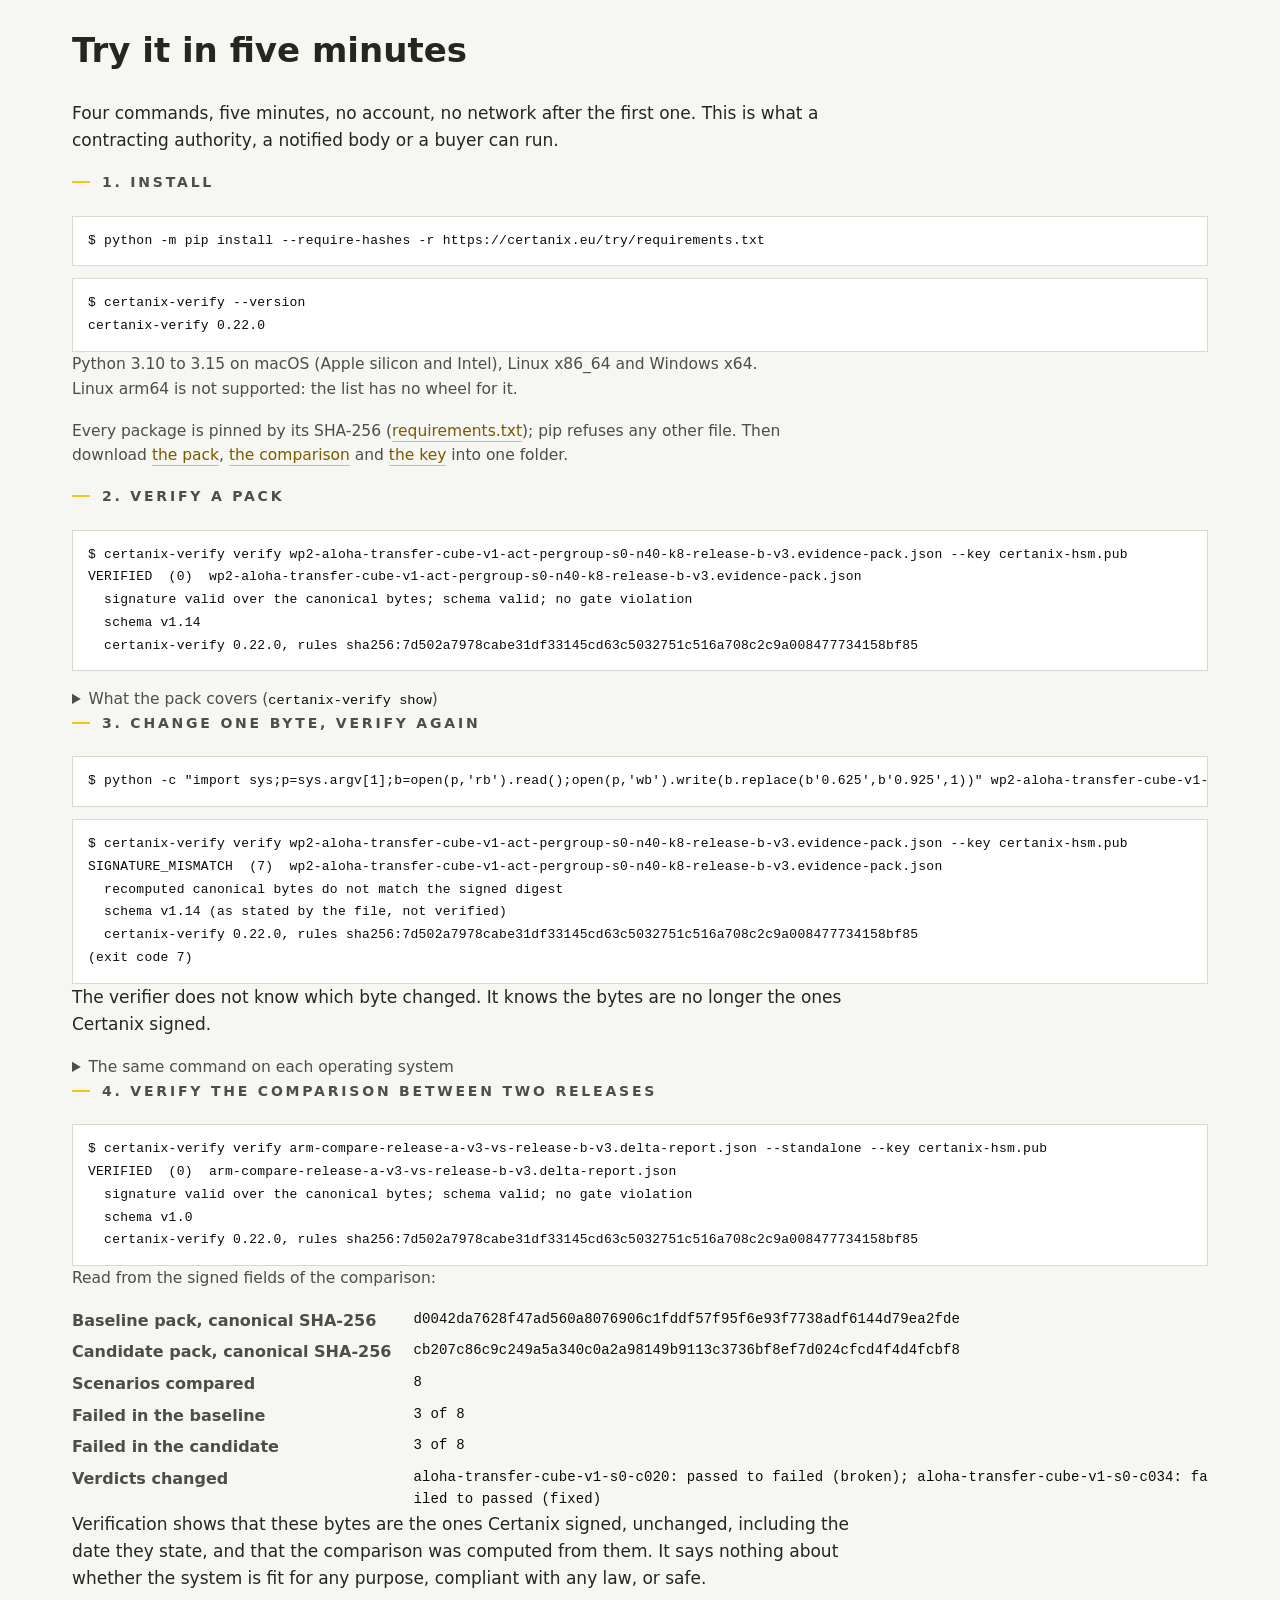
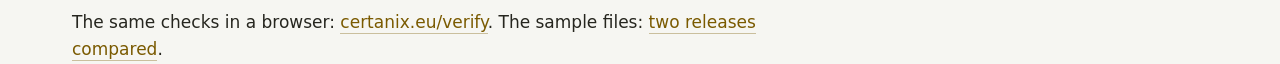
==== commit ce331f76: "/try: rendered from the 0.22.0 capture taken from PyPI, with the supported-set sentence certanix-bet" ====
--- a/try/index.html
+++ b/try/index.html
@@ -9,7 +9,7 @@
 </head>
 <body>
 <!-- GENERATED by certanix-beta tools/try_page.py render from tools/try-page.json: every
-     line under a command is what certanix-verify 0.17.2 printed for it. Do not edit. -->
+     line under a command is what certanix-verify 0.22.0 printed for it. Do not edit. -->
 <div class="wrap">
   <h1>Try it in five minutes</h1>
   <p>Four commands, five minutes, no account, no network after the first one. This is what a contracting authority, a notified body or a buyer can run.</p>
@@ -17,7 +17,8 @@
   <h2>1. Install</h2>
 <pre>$ python -m pip install --require-hashes -r https://certanix.eu/try/requirements.txt</pre>
   <pre>$ certanix-verify --version
-certanix-verify 0.17.2</pre>
+certanix-verify 0.22.0</pre>
+  <p class="small">Python 3.10 to 3.15 on macOS (Apple silicon and Intel), Linux x86_64 and Windows x64. Linux arm64 is not supported: the list has no wheel for it.</p>
   <p class="small">Every package is pinned by its SHA-256 (<a href="requirements.txt">requirements.txt</a>); pip refuses any other file. Then download <a href="../verify/sample/wp2-aloha-transfer-cube-v1-act-pergroup-s0-n40-k8-release-b-v3.evidence-pack.json" download>the pack</a>, <a href="../verify/sample/arm-compare-release-a-v3-vs-release-b-v3.delta-report.json" download>the comparison</a> and <a href="../verify/keys/certanix-hsm.pub" download>the key</a> into one folder.</p>
 
   <h2>2. Verify a pack</h2>
@@ -25,14 +26,14 @@
 VERIFIED  (0)  wp2-aloha-transfer-cube-v1-act-pergroup-s0-n40-k8-release-b-v3.evidence-pack.json
   signature valid over the canonical bytes; schema valid; no gate violation
   schema v1.14
-  certanix-verify 0.17.2, rules sha256:04e9595db5a9dc826aa7d2f34c1ee15df96b15f3f4b26a9079cbe9f85fc1a936</pre>
+  certanix-verify 0.22.0, rules sha256:7d502a7978cabe31df33145cd63c5032751c516a708c2c9a008477734158bf85</pre>
   <details>
     <summary>What the pack covers (<code>certanix-verify show</code>)</summary>
     <pre>$ certanix-verify show wp2-aloha-transfer-cube-v1-act-pergroup-s0-n40-k8-release-b-v3.evidence-pack.json --key certanix-hsm.pub
 VERIFIED  (0)  wp2-aloha-transfer-cube-v1-act-pergroup-s0-n40-k8-release-b-v3.evidence-pack.json
   signature valid over the canonical bytes; schema valid; no gate violation
   schema v1.14
-  certanix-verify 0.17.2, rules sha256:04e9595db5a9dc826aa7d2f34c1ee15df96b15f3f4b26a9079cbe9f85fc1a936
+  certanix-verify 0.22.0, rules sha256:7d502a7978cabe31df33145cd63c5032751c516a708c2c9a008477734158bf85
 
   A learned control policy (“lerobot/act_aloha_sim_transfer_cube_human”) tested on the task
   “AlohaTransferCube-v0” in MuJoCo simulation, across 8 scenarios. 5 of 8 passed. The tests relate
@@ -173,7 +174,7 @@
 SIGNATURE_MISMATCH  (7)  wp2-aloha-transfer-cube-v1-act-pergroup-s0-n40-k8-release-b-v3.evidence-pack.json
   recomputed canonical bytes do not match the signed digest
   schema v1.14 (as stated by the file, not verified)
-  certanix-verify 0.17.2, rules sha256:04e9595db5a9dc826aa7d2f34c1ee15df96b15f3f4b26a9079cbe9f85fc1a936
+  certanix-verify 0.22.0, rules sha256:7d502a7978cabe31df33145cd63c5032751c516a708c2c9a008477734158bf85
 (exit code 7)</pre>
   <p>The verifier does not know which byte changed. It knows the bytes are no longer the ones Certanix signed.</p>
   <details>
@@ -186,7 +187,7 @@
 VERIFIED  (0)  arm-compare-release-a-v3-vs-release-b-v3.delta-report.json
   signature valid over the canonical bytes; schema valid; no gate violation
   schema v1.0
-  certanix-verify 0.17.2, rules sha256:04e9595db5a9dc826aa7d2f34c1ee15df96b15f3f4b26a9079cbe9f85fc1a936</pre>
+  certanix-verify 0.22.0, rules sha256:7d502a7978cabe31df33145cd63c5032751c516a708c2c9a008477734158bf85</pre>
   <p class="small">Read from the signed fields of the comparison:</p>
   <dl class="meta">
       <dt>Baseline pack, canonical SHA-256</dt><dd class="mono">d0042da7628f47ad560a8076906c1fddf57f95f6e93f7738adf6144d79ea2fde</dd>
